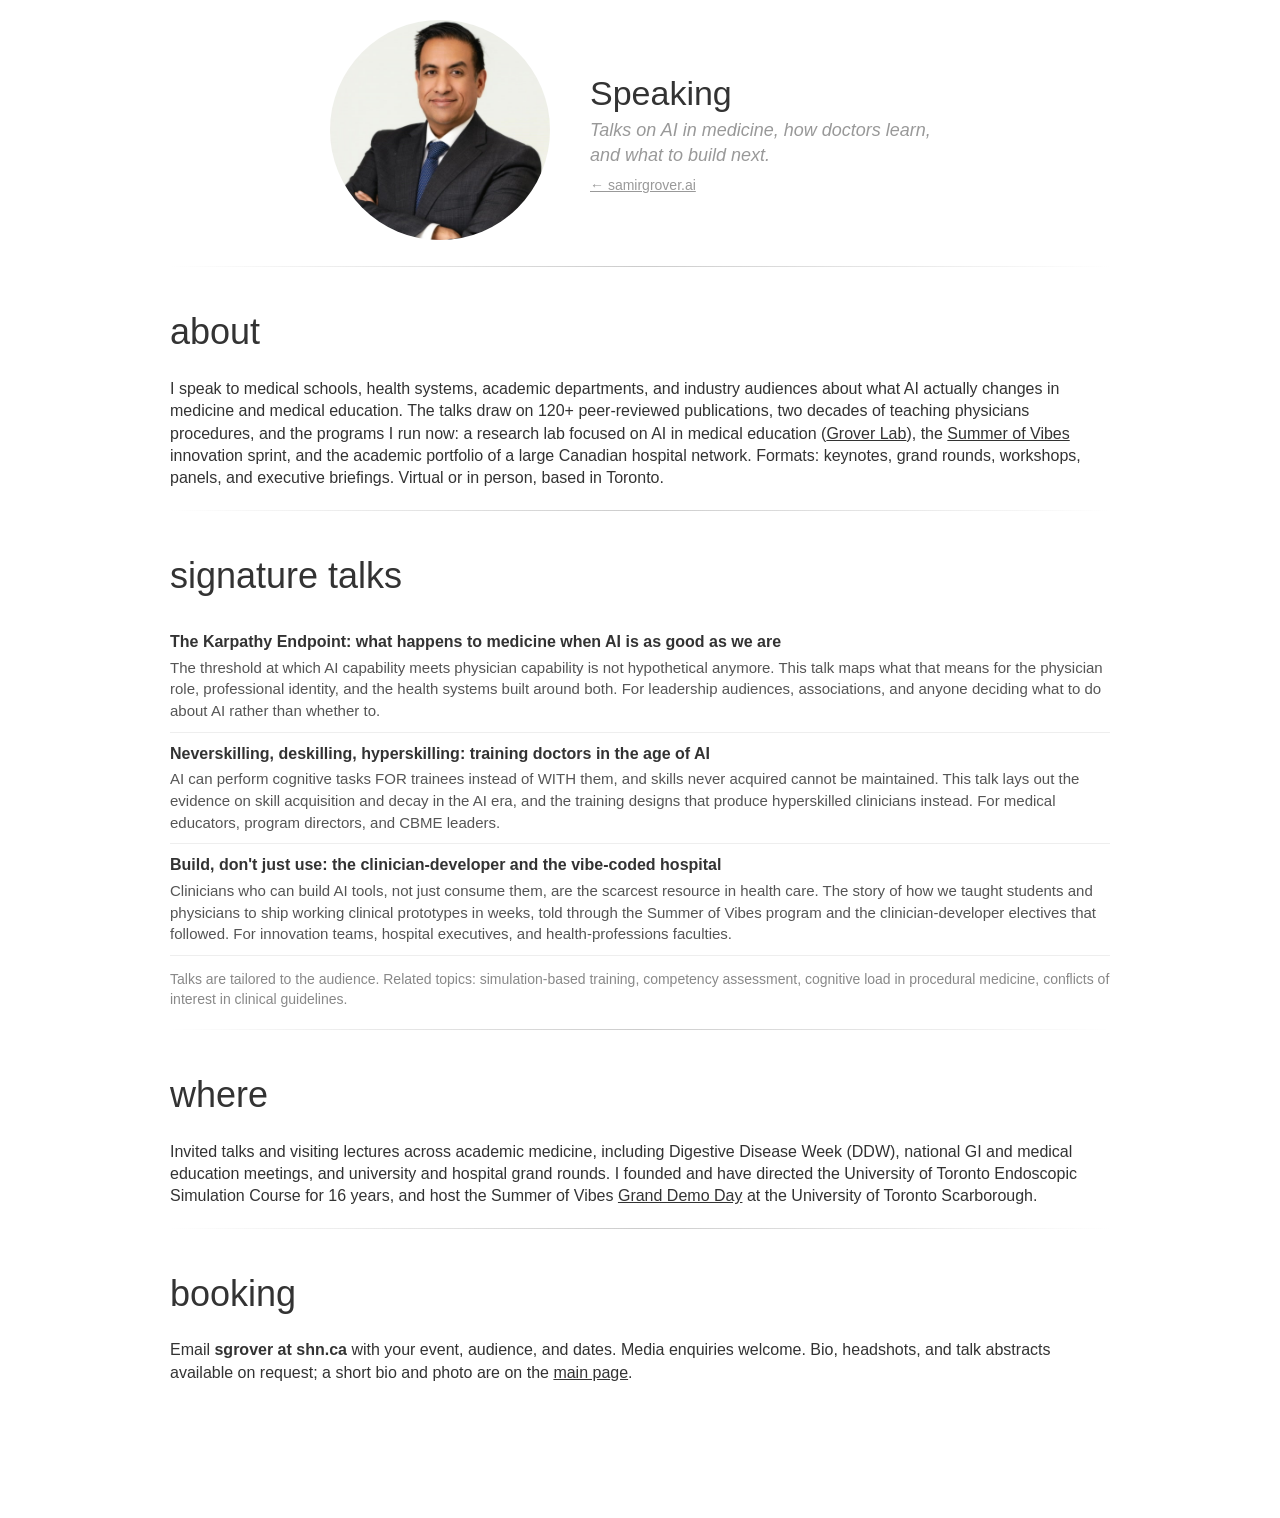
==== speaking/index.html @ 2fc4a5f9 "Add /speaking page: signature talks, booking, ItemList schema; sitemap + homepage + llms links Co-Au" ====
<!doctype html>
<html lang="en">
<head>
  <meta charset="UTF-8" />
  <meta name="viewport" content="width=device-width, initial-scale=1, shrink-to-fit=no" />
  <title>Speaking — Dr. Samir C. Grover | AI in Medicine &amp; Medical Education Keynotes</title>
  <meta name="description" content="Book Dr. Samir C. Grover for keynotes and invited talks on AI in medicine, AI in medical education, simulation-based training, and the clinician-developer movement. Professor, University of Toronto; EVP Academics, Scarborough Health Network." />
  <meta name="author" content="Samir C. Grover" />
  <link rel="canonical" href="https://samirgrover.ai/speaking/" />

  <!-- Open Graph -->
  <meta property="og:type" content="website" />
  <meta property="og:title" content="Speaking — Dr. Samir C. Grover" />
  <meta property="og:description" content="Keynotes and invited talks on AI in medicine, medical education, and the clinician-developer movement." />
  <meta property="og:url" content="https://samirgrover.ai/speaking/" />
  <meta property="og:image" content="https://samirgrover.ai/assets/me.jpg" />
  <meta property="og:site_name" content="Samir C. Grover" />

  <!-- JSON-LD -->
  <script type="application/ld+json">
  {
    "@context": "https://schema.org",
    "@type": "WebPage",
    "@id": "https://samirgrover.ai/speaking/#webpage",
    "url": "https://samirgrover.ai/speaking/",
    "name": "Speaking — Dr. Samir C. Grover",
    "description": "Keynotes and invited talks on AI in medicine, AI in medical education, simulation-based training, and the clinician-developer movement.",
    "about": {"@id": "https://samirgrover.ai/#person"},
    "mainEntity": {
      "@type": "ItemList",
      "itemListElement": [
        {"@type": "ListItem", "position": 1, "name": "The Karpathy Endpoint: what happens to medicine when AI is as good as we are"},
        {"@type": "ListItem", "position": 2, "name": "Neverskilling, deskilling, hyperskilling: training doctors in the age of AI"},
        {"@type": "ListItem", "position": 3, "name": "Build, don't just use: the clinician-developer and the vibe-coded hospital"}
      ]
    }
  }
  </script>

  <link rel="icon" href="../favicon.svg" type="image/svg+xml" />
  <link rel="icon" href="../favicon.ico" sizes="any" />
  <link rel="stylesheet" href="../style.css" />
</head>
<body>

<!-- ——— Header ——— -->
<div id="dhead" class="container">
  <div class="row">
    <div id="dpic">
      <img src="../assets/me.jpg" class="ppic" alt="Dr. Samir C. Grover — speaker on AI in medicine and medical education" />
    </div>
    <div id="ddesc">
      <h1>Speaking</h1>
      <h2>Talks on AI in medicine, how doctors learn, and what to build next.</h2>
      <div style="font-size:14px; color:#999; margin-top:8px;"><a href="/">&larr; samirgrover.ai</a></div>
    </div>
  </div>
</div>

<div class="container"><hr /></div>

<!-- ——— Intro ——— -->
<div class="container">
  <div class="ctitle">about</div>
  <p>
    I speak to medical schools, health systems, academic departments, and industry audiences about what AI actually changes in medicine and medical education. The talks draw on 120+ peer-reviewed publications, two decades of teaching physicians procedures, and the programs I run now: a research lab focused on AI in medical education (<a href="https://groverlab.ca">Grover Lab</a>), the <a href="https://summerofvibes.ca">Summer of Vibes</a> innovation sprint, and the academic portfolio of a large Canadian hospital network. Formats: keynotes, grand rounds, workshops, panels, and executive briefings. Virtual or in person, based in Toronto.
  </p>
</div>

<div class="container"><hr /></div>

<!-- ——— Signature talks ——— -->
<div class="container">
  <div class="ctitle">signature talks</div>

  <div class="prog">
    <div class="ptitle">The Karpathy Endpoint: what happens to medicine when AI is as good as we are</div>
    <div class="pdesc">The threshold at which AI capability meets physician capability is not hypothetical anymore. This talk maps what that means for the physician role, professional identity, and the health systems built around both. For leadership audiences, associations, and anyone deciding what to do about AI rather than whether to.</div>
  </div>

  <div class="prog">
    <div class="ptitle">Neverskilling, deskilling, hyperskilling: training doctors in the age of AI</div>
    <div class="pdesc">AI can perform cognitive tasks FOR trainees instead of WITH them, and skills never acquired cannot be maintained. This talk lays out the evidence on skill acquisition and decay in the AI era, and the training designs that produce hyperskilled clinicians instead. For medical educators, program directors, and CBME leaders.</div>
  </div>

  <div class="prog">
    <div class="ptitle">Build, don't just use: the clinician-developer and the vibe-coded hospital</div>
    <div class="pdesc">Clinicians who can build AI tools, not just consume them, are the scarcest resource in health care. The story of how we taught students and physicians to ship working clinical prototypes in weeks, told through the Summer of Vibes program and the clinician-developer electives that followed. For innovation teams, hospital executives, and health-professions faculties.</div>
  </div>

  <p style="font-size:14px; color:#888; margin-top:14px;">
    Talks are tailored to the audience. Related topics: simulation-based training, competency assessment, cognitive load in procedural medicine, conflicts of interest in clinical guidelines.
  </p>
</div>

<div class="container"><hr /></div>

<!-- ——— Selected venues ——— -->
<div class="container">
  <div class="ctitle">where</div>
  <p>
    Invited talks and visiting lectures across academic medicine, including Digestive Disease Week (DDW), national GI and medical education meetings, and university and hospital grand rounds. I founded and have directed the University of Toronto Endoscopic Simulation Course for 16 years, and host the Summer of Vibes <a href="https://www.youtube.com/watch?v=kEQxolpT3lc">Grand Demo Day</a> at the University of Toronto Scarborough.
  </p>
</div>

<div class="container"><hr /></div>

<!-- ——— Booking ——— -->
<div class="container">
  <div class="ctitle">booking</div>
  <p>
    Email <b>sgrover at shn.ca</b> with your event, audience, and dates. Media enquiries welcome. Bio, headshots, and talk abstracts available on request; a short bio and photo are on the <a href="/">main page</a>.
  </p>
</div>

<br><br><br><br><br><br>

</body>
</html>
---- style.css ----
/* samirgrover.ai — karpathy.ai-matched styling, pure CSS, 0 frameworks */

* { margin: 0; padding: 0; box-sizing: border-box; }

body {
  font-family: sans-serif;
  font-size: 16px;
  line-height: 1.4;
  color: #333;
  background: #fff;
  margin: 0;
  padding: 0;
}

a { color: inherit; }
a:hover { text-decoration: underline; }

.container {
  width: 970px;
  margin-left: auto;
  margin-right: auto;
  padding: 0 15px;
}

/* — Header — */
#dhead {
  margin-top: 20px;
}

#dhead .row {
  display: flex;
  align-items: center;
  justify-content: center;
  gap: 40px;
}

#dpic {
  flex-shrink: 0;
}

.ppic {
  width: 220px;
  height: 220px;
  border-radius: 110px;
  object-fit: cover;
  object-position: center center;
}

#ddesc {
  padding-top: 0;
}

#ddesc h1 {
  font-size: 34px;
  font-weight: normal;
}

#ddesc h2 {
  font-size: 18px;
  font-weight: normal;
  font-style: italic;
  color: #999;
  max-width: 360px;
}

#dico {
  margin-top: 10px;
}

#dico img, #dico svg {
  width: 30px;
  height: 30px;
  margin-right: 5px;
  fill: #555;
  vertical-align: middle;
}

#dico a {
  text-decoration: none;
  display: inline-block;
}

#dico a:hover svg {
  fill: #111;
}

#demail {
  font-size: 14px;
  color: #555;
  margin-top: 6px;
  opacity: 0;
  transition: opacity 0.7s;
}

#demail.shown {
  opacity: 1;
}

/* — HR — */
hr {
  border: none;
  height: 1px;
  background: linear-gradient(to right, #fff, #ccc, #fff);
  margin: 20px 0;
}

/* — Section Titles — */
.ctitle {
  font-size: 36px;
  margin-bottom: 20px;
  margin-top: 40px;
}

/* — Timeline — */
#history .entry {
  display: grid;
  grid-template-columns: repeat(12, 1fr);
  padding: 6px 0;
}

#history .entry .timespan {
  grid-column: span 2;
  font-size: 14px;
  color: #bbb;
  padding-top: 4px;
  margin-left: -20px;
}

#history .entry .ico {
  grid-column: span 1;
  position: relative;
  display: flex;
  align-items: flex-start;
  padding-top: 4px;
}

#history .entry .ico::before {
  content: '';
  position: absolute;
  left: 4px;
  top: 0;
  bottom: 0;
  width: 2px;
  background: #cfcfcf;
}

.entry-dot {
  width: 10px;
  height: 10px;
  border-radius: 5px;
  background: #cfcfcf;
  position: relative;
  z-index: 1;
}

#history .entry .ico img {
  max-width: 80px;
  border-radius: 5px;
  margin-left: 10px;
  position: relative;
  z-index: 1;
}

#history .entry .desc {
  grid-column: span 9;
  font-size: 17px;
  padding-bottom: 12px;
}

#history .entry .desc {
  grid-column: span 9;
  font-size: 17px;
  padding-bottom: 12px;
}

/* — Bio paragraph — */
#bio p {
  font-size: 16px;
  line-height: 1.5;
}

/* — Thesis box — */
#thesis {
  background: #f8fafb;
  border-left: 3px solid #1a6b8a;
  padding: 20px 24px;
  margin: 20px 0 10px 0;
  border-radius: 0 6px 6px 0;
}

#thesis p {
  font-size: 16px;
  line-height: 1.5;
}

#thesis p + p {
  margin-top: 10px;
}

/* — Writing (no gray bg) — */
.wlist {
  list-style: none;
  padding: 0;
}

.wlist li {
  padding: 4px 0;
  font-size: 16px;
}

.wvenue {
  font-size: 14px;
  color: #999;
}

/* — Gray background sections — */
.gray-bg {
  background-color: #eee;
  padding-top: 1px;
  margin-top: 10px;
}

/* — Teaching / Programs — */
.prog {
  padding: 10px 0;
  border-bottom: 1px solid #eee;
}

.prog:last-child {
  border-bottom: none;
}

.prog .ptitle {
  font-weight: bold;
  font-size: 16px;
  margin-bottom: 3px;
}

.prog .pdesc {
  font-size: 15px;
  color: #555;
  line-height: 1.45;
}

/* — Publications — */
.pub {
  padding: 6px 0 6px 14px;
  border-left: 4px solid #aaa;
  margin-bottom: 8px;
  font-size: 14px;
  line-height: 1.4;
}

.pub .pub-title a {
  text-decoration: none;
}

.pub .pub-title a:hover {
  text-decoration: underline;
}

.pub .pub-venue {
  color: #090;
  font-size: 13px;
}

.pub .pub-authors {
  color: #888;
  font-size: 13px;
}

/* — Misc — */
.misc-list {
  padding-left: 20px;
}

.misc-list li {
  padding: 3px 0;
  font-size: 16px;
}

/* — Responsive — */
@media (max-width: 991px) {
  .container {
    width: auto;
    padding: 0 15px;
  }

  #dhead .row {
    flex-direction: column;
    text-align: center;
  }

  #dpic {
    margin-bottom: 16px;
  }

  #ddesc {
    text-align: center;
  }

  #ddesc h2 {
    max-width: 100%;
  }

  #history .entry .ico {
    display: none;
  }

  #history .entry .timespan {
    grid-column: span 3;
  }

  #history .entry .desc {
    grid-column: span 9;
    font-size: 15px;
  }
}

@media (max-width: 768px) {
  .ppic {
    width: 160px;
    height: 160px;
    border-radius: 80px;
  }

  #history .entry .desc {
    font-size: 14px;
  }

  .ctitle {
    font-size: 28px;
  }
}
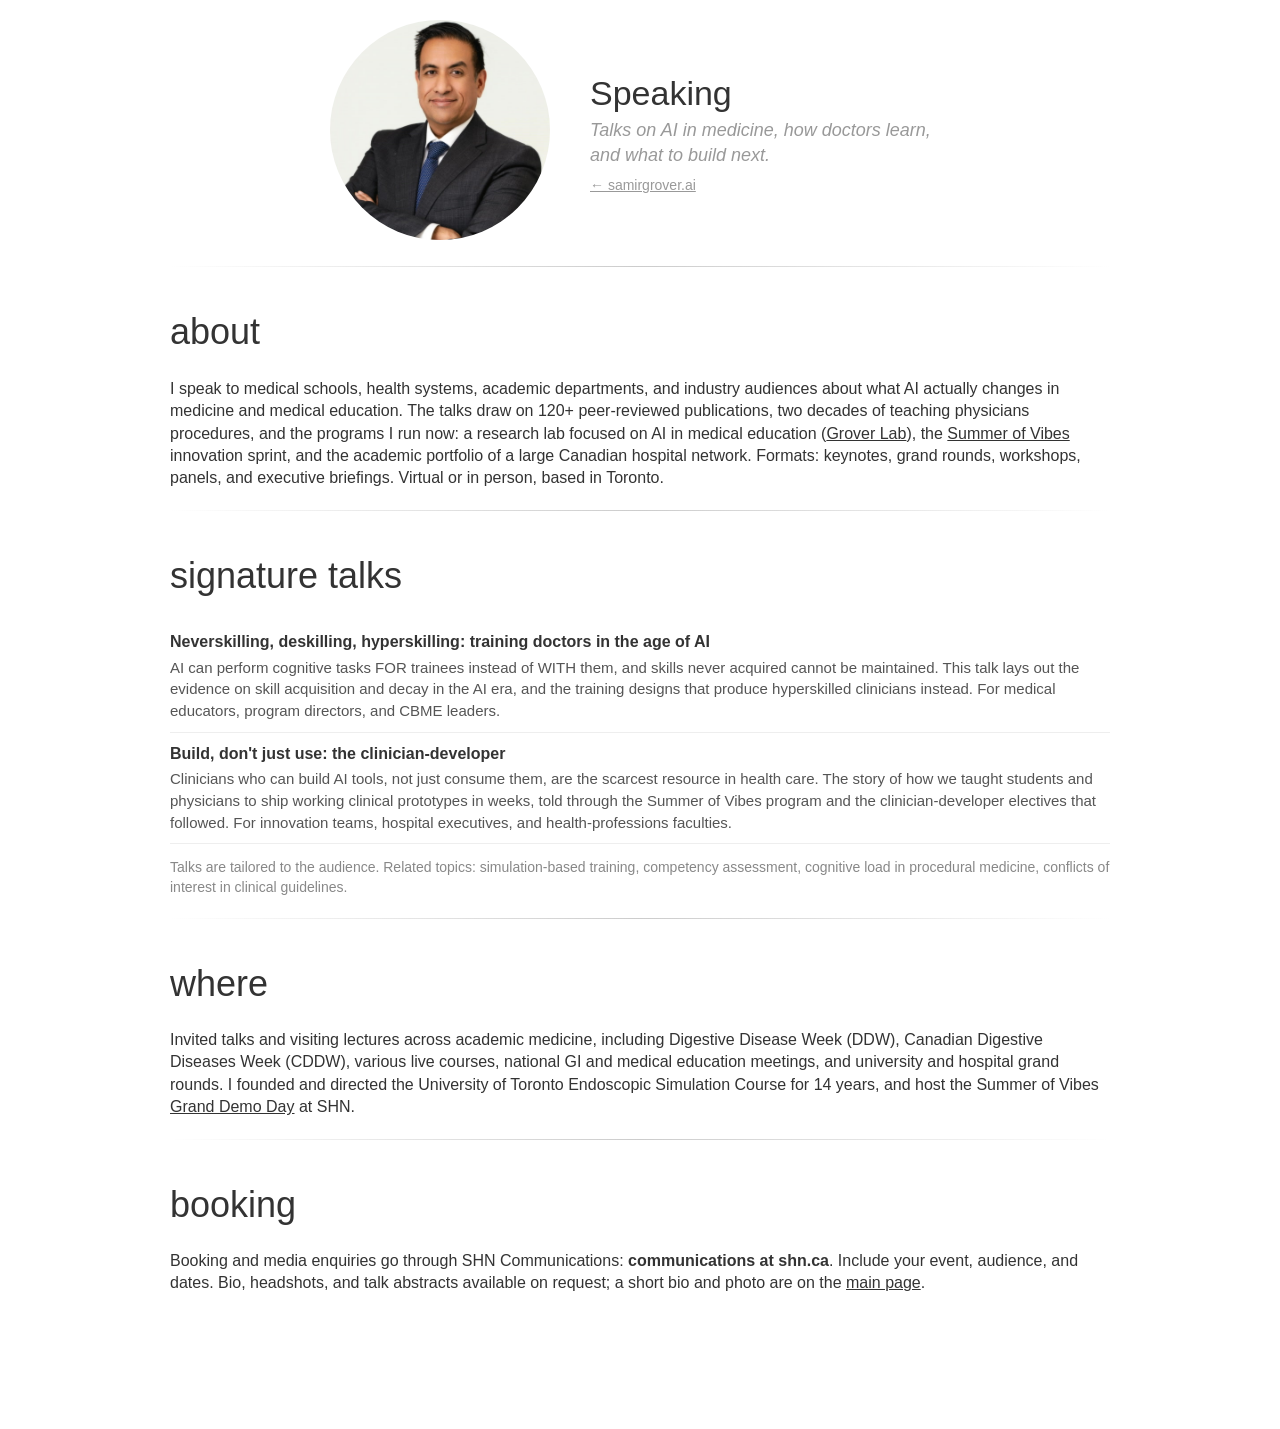
==== commit afb0ef93: "Speaking page corrections per Samir: drop Karpathy Endpoint talk, add CDDW + live courses, 14 years " ====
--- a/speaking/index.html
+++ b/speaking/index.html
@@ -29,9 +29,8 @@
     "mainEntity": {
       "@type": "ItemList",
       "itemListElement": [
-        {"@type": "ListItem", "position": 1, "name": "The Karpathy Endpoint: what happens to medicine when AI is as good as we are"},
-        {"@type": "ListItem", "position": 2, "name": "Neverskilling, deskilling, hyperskilling: training doctors in the age of AI"},
-        {"@type": "ListItem", "position": 3, "name": "Build, don't just use: the clinician-developer and the vibe-coded hospital"}
+        {"@type": "ListItem", "position": 1, "name": "Neverskilling, deskilling, hyperskilling: training doctors in the age of AI"},
+        {"@type": "ListItem", "position": 2, "name": "Build, don't just use: the clinician-developer"}
       ]
     }
   }
@@ -74,17 +73,12 @@
   <div class="ctitle">signature talks</div>
 
   <div class="prog">
-    <div class="ptitle">The Karpathy Endpoint: what happens to medicine when AI is as good as we are</div>
-    <div class="pdesc">The threshold at which AI capability meets physician capability is not hypothetical anymore. This talk maps what that means for the physician role, professional identity, and the health systems built around both. For leadership audiences, associations, and anyone deciding what to do about AI rather than whether to.</div>
-  </div>
-
-  <div class="prog">
     <div class="ptitle">Neverskilling, deskilling, hyperskilling: training doctors in the age of AI</div>
     <div class="pdesc">AI can perform cognitive tasks FOR trainees instead of WITH them, and skills never acquired cannot be maintained. This talk lays out the evidence on skill acquisition and decay in the AI era, and the training designs that produce hyperskilled clinicians instead. For medical educators, program directors, and CBME leaders.</div>
   </div>
 
   <div class="prog">
-    <div class="ptitle">Build, don't just use: the clinician-developer and the vibe-coded hospital</div>
+    <div class="ptitle">Build, don't just use: the clinician-developer</div>
     <div class="pdesc">Clinicians who can build AI tools, not just consume them, are the scarcest resource in health care. The story of how we taught students and physicians to ship working clinical prototypes in weeks, told through the Summer of Vibes program and the clinician-developer electives that followed. For innovation teams, hospital executives, and health-professions faculties.</div>
   </div>
 
@@ -99,7 +93,7 @@
 <div class="container">
   <div class="ctitle">where</div>
   <p>
-    Invited talks and visiting lectures across academic medicine, including Digestive Disease Week (DDW), national GI and medical education meetings, and university and hospital grand rounds. I founded and have directed the University of Toronto Endoscopic Simulation Course for 16 years, and host the Summer of Vibes <a href="https://www.youtube.com/watch?v=kEQxolpT3lc">Grand Demo Day</a> at the University of Toronto Scarborough.
+    Invited talks and visiting lectures across academic medicine, including Digestive Disease Week (DDW), Canadian Digestive Diseases Week (CDDW), various live courses, national GI and medical education meetings, and university and hospital grand rounds. I founded and directed the University of Toronto Endoscopic Simulation Course for 14 years, and host the Summer of Vibes <a href="https://www.youtube.com/watch?v=kEQxolpT3lc">Grand Demo Day</a> at SHN.
   </p>
 </div>
 
@@ -109,7 +103,7 @@
 <div class="container">
   <div class="ctitle">booking</div>
   <p>
-    Email <b>sgrover at shn.ca</b> with your event, audience, and dates. Media enquiries welcome. Bio, headshots, and talk abstracts available on request; a short bio and photo are on the <a href="/">main page</a>.
+    Booking and media enquiries go through SHN Communications: <b>communications at shn.ca</b>. Include your event, audience, and dates. Bio, headshots, and talk abstracts available on request; a short bio and photo are on the <a href="/">main page</a>.
   </p>
 </div>
 
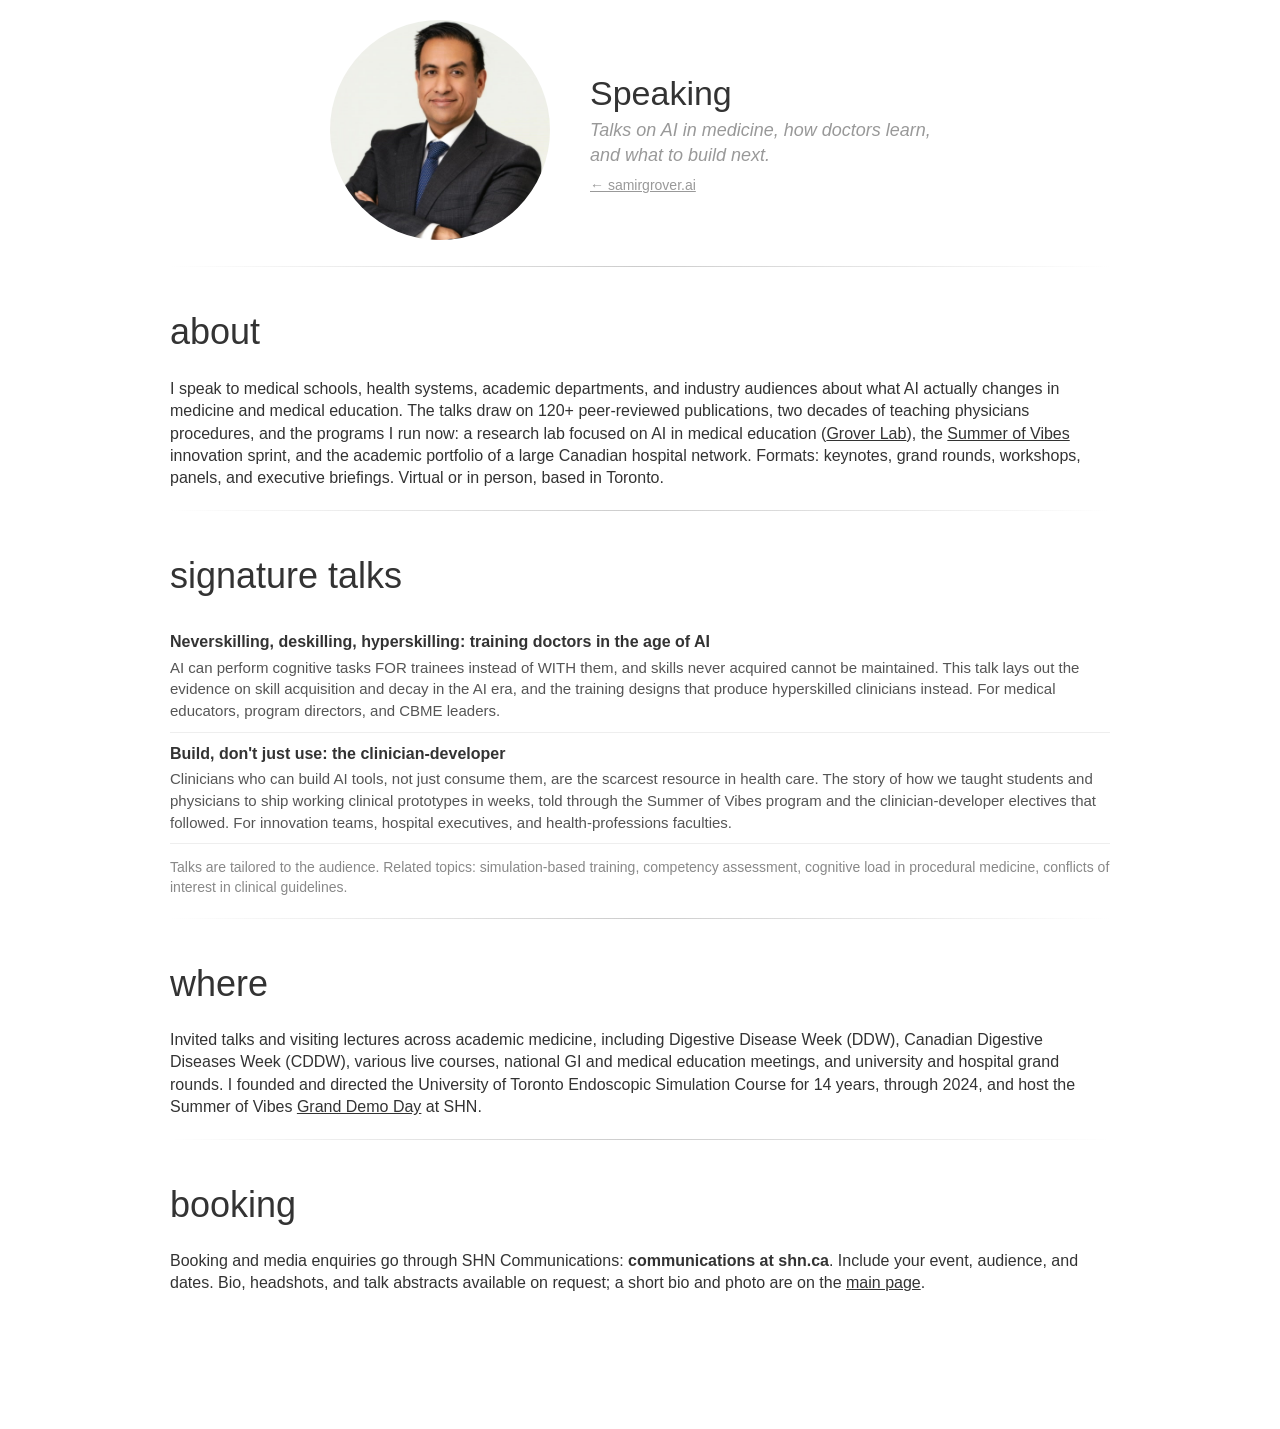
==== commit a1b5dc97: "Sim course: directed 14 years through 2024; fix TUGCS author line per PubMed (Khan R et al.) Co-Auth" ====
--- a/speaking/index.html
+++ b/speaking/index.html
@@ -93,7 +93,7 @@
 <div class="container">
   <div class="ctitle">where</div>
   <p>
-    Invited talks and visiting lectures across academic medicine, including Digestive Disease Week (DDW), Canadian Digestive Diseases Week (CDDW), various live courses, national GI and medical education meetings, and university and hospital grand rounds. I founded and directed the University of Toronto Endoscopic Simulation Course for 14 years, and host the Summer of Vibes <a href="https://www.youtube.com/watch?v=kEQxolpT3lc">Grand Demo Day</a> at SHN.
+    Invited talks and visiting lectures across academic medicine, including Digestive Disease Week (DDW), Canadian Digestive Diseases Week (CDDW), various live courses, national GI and medical education meetings, and university and hospital grand rounds. I founded and directed the University of Toronto Endoscopic Simulation Course for 14 years, through 2024, and host the Summer of Vibes <a href="https://www.youtube.com/watch?v=kEQxolpT3lc">Grand Demo Day</a> at SHN.
   </p>
 </div>
 
